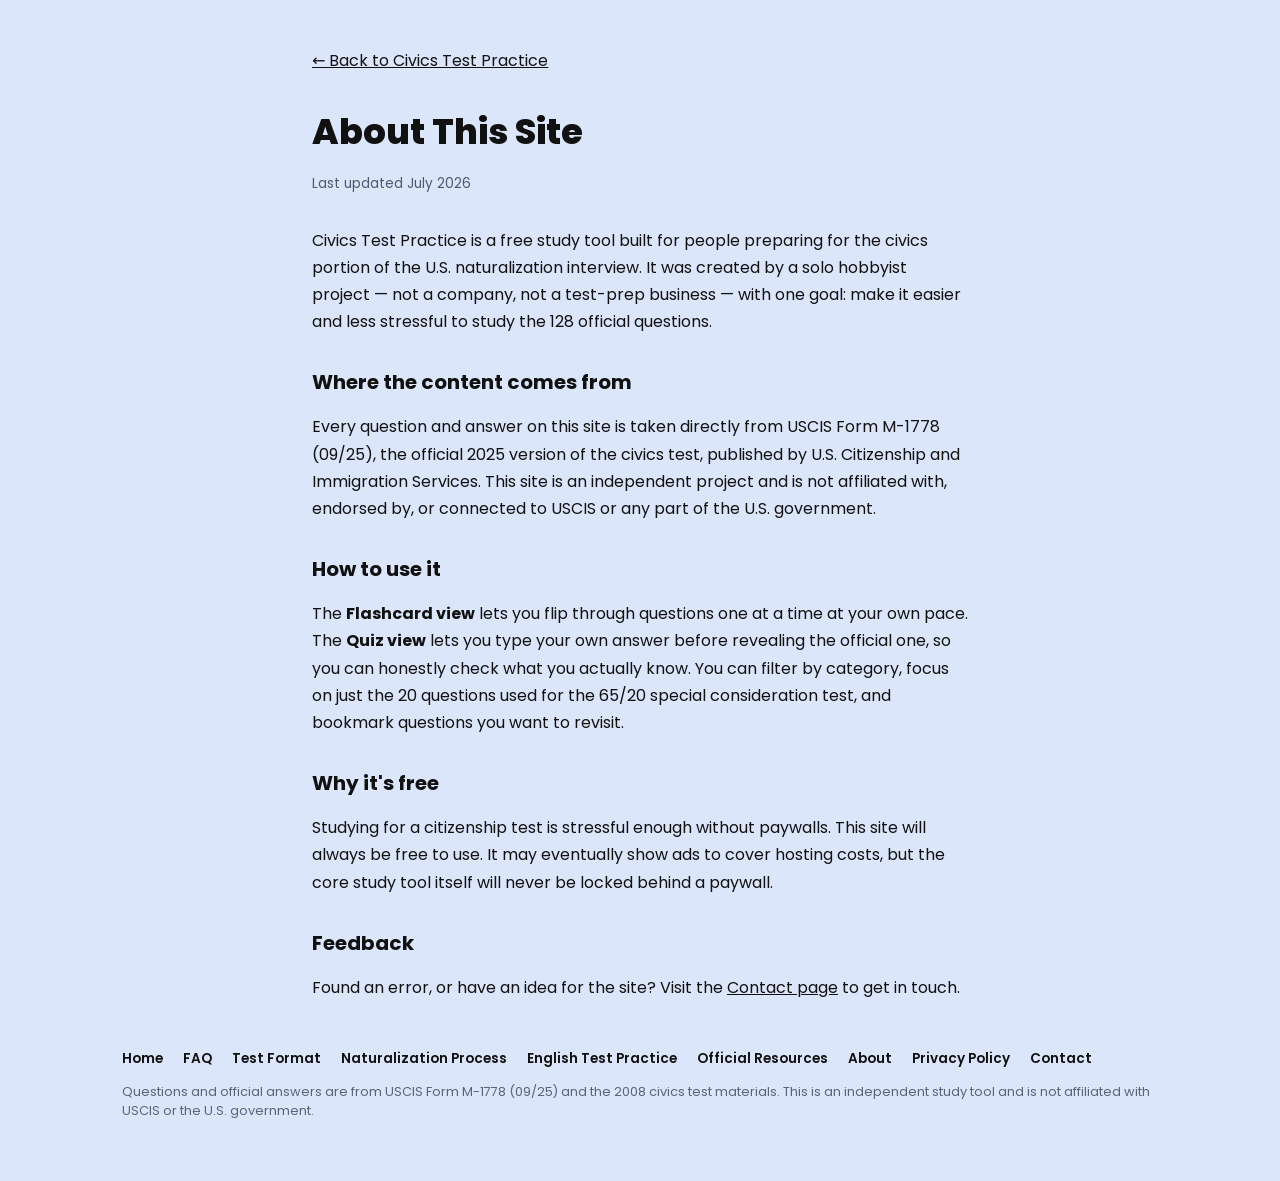
==== about.html @ 22a33d9e "Onboard-on-click flow, read-aloud, and 5 new info pages" ====
<!DOCTYPE html>
<html lang="en">
<head>
  <meta charset="UTF-8" />
  <meta name="viewport" content="width=device-width, initial-scale=1.0" />
  <title>About &mdash; Civics Test Practice</title>

  <link rel="preconnect" href="https://fonts.googleapis.com">
  <link href="https://fonts.googleapis.com/css2?family=Poppins:wght@400;500;600;700;800&display=swap" rel="stylesheet">
  <link rel="stylesheet" href="style.css" />

  <!-- Google Analytics (GA4) -->
  <script async src="https://www.googletagmanager.com/gtag/js?id=G-DH69FR63HZ"></script>
  <script>
    window.dataLayer = window.dataLayer || [];
    function gtag(){dataLayer.push(arguments);}
    gtag('js', new Date());
    gtag('config', 'G-DH69FR63HZ');
  </script>
</head>
<body>

  <div class="content-page">
    <a class="back-home" href="index.html">&larr; Back to Civics Test Practice</a>

    <h1>About This Site</h1>
    <p class="updated-note">Last updated July 2026</p>

    <p>
      Civics Test Practice is a free study tool built for people preparing for
      the civics portion of the U.S. naturalization interview. It was created
      by a solo hobbyist project &mdash; not a company, not a test-prep
      business &mdash; with one goal: make it easier and less stressful to
      study the 128 official questions.
    </p>

    <h2>Where the content comes from</h2>
    <p>
      Every question and answer on this site is taken directly from USCIS
      Form M-1778 (09/25), the official 2025 version of the civics test,
      published by U.S. Citizenship and Immigration Services. This site is
      an independent project and is not affiliated with, endorsed by, or
      connected to USCIS or any part of the U.S. government.
    </p>

    <h2>How to use it</h2>
    <p>
      The <strong>Flashcard view</strong> lets you flip through questions
      one at a time at your own pace. The <strong>Quiz view</strong> lets
      you type your own answer before revealing the official one, so you
      can honestly check what you actually know. You can filter by
      category, focus on just the 20 questions used for the 65/20 special
      consideration test, and bookmark questions you want to revisit.
    </p>

    <h2>Why it's free</h2>
    <p>
      Studying for a citizenship test is stressful enough without paywalls.
      This site will always be free to use. It may eventually show ads to
      cover hosting costs, but the core study tool itself will never be
      locked behind a paywall.
    </p>

    <h2>Feedback</h2>
    <p>
      Found an error, or have an idea for the site? Visit the
      <a href="contact.html">Contact page</a> to get in touch.
    </p>
  </div>

  <footer class="site-footer">
    <nav class="footer-links">
      <a href="index.html">Home</a>
      <a href="faq.html">FAQ</a>
      <a href="test-format.html">Test Format</a>
      <a href="process.html">Naturalization Process</a>
      <a href="english-practice.html">English Test Practice</a>
      <a href="resources.html">Official Resources</a>
      <a href="about.html">About</a>
      <a href="privacy.html">Privacy Policy</a>
      <a href="contact.html">Contact</a>
    </nav>
    <p>Questions and official answers are from USCIS Form M-1778 (09/25) and the 2008 civics test materials. This is an independent study tool and is not affiliated with USCIS or the U.S. government.</p>
  </footer>

</body>
</html>
---- style.css ----
/* =========================================================================
   DESIGN TOKENS
   ========================================================================= */
:root {
  --bg: #DCE6FB;
  --card-bg: #FFFFFF;
  --ink: #111111;
  --ink-soft: #4B5A73;
  --gray-fill: #E9E9E9;
  --good: #3A6B3A;
  --bad: #A3312A;
  --border-w: 2.5px;
  --radius-lg: 22px;
  --radius-pill: 999px;
  --font: "Poppins", system-ui, sans-serif;
}

* { box-sizing: border-box; }

body {
  margin: 0;
  font-family: var(--font);
  color: var(--ink);
  background: var(--bg);
  min-height: 100vh;
}

/* Belt-and-suspenders: [hidden] should ALWAYS win, no matter what other
   CSS exists elsewhere. This is what actually fixes "old view bleeding
   through" bugs — !important guarantees nothing else can override it. */
[hidden] { display: none !important; }

button, textarea { font-family: var(--font); }

/* =========================================================================
   LANDING VIEW
   ========================================================================= */
#landingView {
  min-height: 100vh;
  display: flex;
  align-items: center;
}

.landing-inner {
  max-width: 1100px;
  margin: 0 auto;
  padding: 2rem;
  display: flex;
  align-items: center;
  gap: 2.5rem;
  flex-wrap: wrap;
  width: 100%;
}

.landing-copy { flex: 1 1 380px; }

.landing-copy h1 {
  font-size: 3.4rem;
  font-weight: 800;
  line-height: 1.08;
  margin: 0 0 1.25rem;
  letter-spacing: -0.01em;
}

.landing-tagline { font-size: 1.15rem; color: var(--ink); margin: 0 0 2rem; }
.landing-buttons { display: flex; gap: 0.9rem; flex-wrap: wrap; }
.landing-btn { min-width: 200px; text-align: center; }
.landing-art { flex: 1 1 420px; max-width: 640px; height: auto; }

/* =========================================================================
   BUTTONS
   ========================================================================= */
.btn {
  font-weight: 600;
  font-size: 1rem;
  padding: 0.85rem 1.6rem;
  border-radius: var(--radius-pill);
  border: var(--border-w) solid var(--ink);
  cursor: pointer;
  background: var(--card-bg);
  color: var(--ink);
  transition: transform 0.12s ease;
}
.btn:hover { transform: translateY(-2px); }
.btn:active { transform: translateY(0); }
.btn:disabled { opacity: 0.45; cursor: not-allowed; transform: none; }
.btn:focus-visible { outline: 3px solid var(--ink); outline-offset: 2px; }

.btn-outline { background: var(--card-bg); }
.btn-gray { background: var(--gray-fill); }
.btn-dark { background: var(--ink); color: var(--card-bg); }

.version-badge {
  font-weight: 600;
  font-size: 0.85rem;
  border: var(--border-w) solid var(--ink);
  border-radius: var(--radius-pill);
  padding: 0.5rem 1rem;
  background: var(--card-bg);
  white-space: nowrap;
}

/* =========================================================================
   ONBOARDING
   ========================================================================= */
.onboard-view {
  min-height: 100vh;
  display: flex;
  align-items: center;
  justify-content: center;
  padding: 2rem;
}

.onboard-card {
  max-width: 560px;
  width: 100%;
  background: var(--card-bg);
  border: var(--border-w) solid var(--ink);
  border-radius: var(--radius-lg);
  padding: 2.5rem 2.5rem 2rem;
}

.onboard-eyebrow {
  display: block;
  font-weight: 700;
  font-size: 0.8rem;
  letter-spacing: 0.08em;
  text-transform: uppercase;
  color: var(--ink-soft);
  margin-bottom: 0.6rem;
}

.onboard-card h1 {
  font-size: 1.6rem;
  font-weight: 800;
  line-height: 1.25;
  margin: 0 0 1.75rem;
}

.onboard-field {
  display: block;
  margin-bottom: 1.25rem;
}
.onboard-field span {
  display: block;
  font-weight: 600;
  font-size: 0.95rem;
  margin-bottom: 0.5rem;
}
.onboard-field input {
  width: 100%;
  font-family: var(--font);
  font-size: 1rem;
  padding: 0.75rem 1rem;
  border: var(--border-w) solid var(--ink);
  border-radius: 10px;
  color: var(--ink);
}
.onboard-field input:focus-visible { outline: 3px solid var(--ink); outline-offset: 2px; }

.onboard-why {
  background: #F3EEDF;
  border-left: 3px solid var(--gold, #A9822E);
  border-radius: 8px;
  padding: 0.9rem 1rem;
  font-size: 0.9rem;
  line-height: 1.55;
  color: var(--ink-soft);
  margin-bottom: 1.5rem;
}
.onboard-why strong { color: var(--ink); }

.onboard-error {
  color: var(--bad);
  font-weight: 600;
  font-size: 0.9rem;
  margin: -0.75rem 0 1rem;
}

/* =========================================================================
   APP SHELL / TOPBAR
   ========================================================================= */
#appShell { max-width: 1100px; margin: 0 auto; padding: 1.75rem 2rem 3rem; }

.app-topbar {
  display: flex;
  justify-content: space-between;
  align-items: center;
  flex-wrap: wrap;
  gap: 1rem;
  margin-bottom: 2rem;
}

.icon-btn {
  border: var(--border-w) solid var(--ink);
  background: var(--card-bg);
  border-radius: var(--radius-pill);
  padding: 0.55rem 1.1rem;
  font-weight: 600;
  cursor: pointer;
  text-decoration: none;
  color: var(--ink);
  display: inline-block;
}
.icon-btn:hover { transform: translateY(-1px); }

.topbar-controls { display: flex; align-items: center; gap: 0.9rem; flex-wrap: wrap; }

.topbar-controls select {
  font-family: var(--font);
  font-weight: 500;
  padding: 0.5rem 0.8rem;
  border-radius: var(--radius-pill);
  border: var(--border-w) solid var(--ink);
  background: var(--card-bg);
  color: var(--ink);
  width: 320px;
  max-width: 100%;
}

.pill-checkbox {
  display: flex;
  align-items: center;
  gap: 0.5rem;
  font-size: 0.9rem;
  font-weight: 500;
  border: var(--border-w) solid var(--ink);
  border-radius: var(--radius-pill);
  padding: 0.5rem 1rem;
  background: var(--card-bg);
  cursor: pointer;
}
.pill-checkbox input { width: 1rem; height: 1rem; }

/* =========================================================================
   SHARED CARD PIECES
   ========================================================================= */
.tag {
  position: absolute;
  top: -18px;
  left: 24px;
  background: var(--card-bg);
  border: var(--border-w) solid var(--ink);
  border-radius: var(--radius-pill);
  padding: 0.35rem 0.9rem;
  font-size: 0.8rem;
  font-weight: 700;
  letter-spacing: 0.04em;
}

.bookmark-btn {
  position: absolute;
  bottom: 18px;
  right: 22px;
  background: none;
  border: none;
  font-size: 2.2rem;
  line-height: 1;
  color: var(--ink);
  cursor: pointer;
  opacity: 0.4;
  transition: opacity 0.12s ease, transform 0.12s ease, color 0.12s ease;
}
.bookmark-btn:hover { transform: scale(1.12); }
.bookmark-btn.is-bookmarked { opacity: 1; color: #FFC400; }
.bookmark-btn:focus-visible { outline: 3px solid var(--ink); outline-offset: 2px; }

.speak-btn {
  position: absolute;
  top: 18px;
  right: 22px;
  background: none;
  border: none;
  font-size: 1.5rem;
  line-height: 1;
  cursor: pointer;
  opacity: 0.55;
  transition: opacity 0.12s ease, transform 0.12s ease;
}
.speak-btn:hover { opacity: 1; transform: scale(1.1); }
.speak-btn.is-speaking { opacity: 1; color: var(--bad); }
.speak-btn:focus-visible { outline: 3px solid var(--ink); outline-offset: 2px; }
.speak-btn-inline { position: static; font-size: 1.1rem; }
.answer-reveal-header { display: flex; align-items: center; justify-content: space-between; }

.big-text {
  font-size: 1.6rem;
  font-weight: 700;
  line-height: 1.35;
  margin: 0.5rem 0 0;
}

.eyebrow { font-weight: 700; font-size: 0.95rem; display: block; margin-bottom: 0.6rem; }

.a-badge {
  display: inline-flex;
  align-items: center;
  justify-content: center;
  width: 34px;
  height: 34px;
  border-radius: 50%;
  border: var(--border-w) solid var(--ink);
  font-weight: 700;
  background: var(--card-bg);
  margin-bottom: 0.75rem;
}

.deck-controls { display: flex; justify-content: center; gap: 0.7rem; flex-wrap: wrap; margin-top: 1.5rem; }
.nav-btn { min-width: 150px; text-align: center; }

/* =========================================================================
   FLASHCARD MODE — a single static card, content swaps on click.
   ========================================================================= */
.static-card {
  position: relative;
  border: var(--border-w) solid var(--ink);
  border-radius: var(--radius-lg);
  background: var(--card-bg);
  min-height: 340px;
  padding: 2.5rem 2.25rem 3.25rem;
  cursor: pointer;
  display: flex;
  align-items: center;
}

.card-face { width: 100%; }

.answer-list {
  list-style: none;
  padding: 0;
  margin: 0;
  font-size: 1.3rem;
  font-weight: 600;
}
.answer-list li { margin-bottom: 0.4rem; }
.answer-varies { color: var(--bad) !important; }

/* =========================================================================
   QUIZ MODE
   ========================================================================= */
.quiz-columns {
  display: grid;
  grid-template-columns: 1fr 1fr;
  gap: 1.75rem;
  align-items: start;
}

.q-card {
  position: relative;
  border: var(--border-w) solid var(--ink);
  border-radius: var(--radius-lg);
  background: var(--card-bg);
  padding: 2.5rem 2rem 2.5rem;
  height: 320px;
  display: flex;
  align-items: center;
}

.a-card {
  border: var(--border-w) solid var(--ink);
  border-radius: var(--radius-lg);
  background: var(--card-bg);
  padding: 1.75rem 2rem 2rem;
  display: flex;
  flex-direction: column;
}

.answer-input {
  width: 100%;
  min-height: 110px;
  resize: vertical;
  border: var(--border-w) solid var(--ink);
  border-radius: 14px;
  padding: 1rem;
  font-size: 1rem;
  font-family: var(--font);
  color: var(--ink);
  margin-bottom: 1rem;
}
.answer-input:focus-visible { outline: 3px solid var(--ink); outline-offset: 2px; }

#showAnswerBtn { margin-bottom: 1rem; }

.answer-reveal {
  border: var(--border-w) solid var(--ink);
  border-radius: 14px;
  padding: 1rem 1.1rem;
  margin: 0;
  background: #F3EEDF;
}
.answer-reveal ul { list-style: none; padding: 0; margin: 0; font-weight: 600; }
.answer-reveal li { margin-bottom: 0.3rem; }

/* =========================================================================
   COMPLETION VIEW
   ========================================================================= */
.completion-inner {
  display: flex;
  align-items: center;
  gap: 2.5rem;
  flex-wrap: wrap;
  padding: 3rem 0;
}
.completion-copy { flex: 1 1 380px; }
.trophy { font-size: 2.5rem; margin-bottom: 0.5rem; }
.completion-copy h2 { font-size: 2.1rem; font-weight: 800; line-height: 1.2; margin: 0 0 1.5rem; }
.completion-buttons { display: flex; gap: 0.8rem; flex-wrap: wrap; margin-bottom: 0.75rem; }
.completion-note { font-size: 0.9rem; color: var(--ink-soft); min-height: 1.2em; }
.completion-art { flex: 1 1 220px; max-width: 260px; height: auto; }

/* =========================================================================
   FOOTER
   ========================================================================= */
.site-footer {
  max-width: 1100px;
  margin: 0 auto;
  padding: 0 2rem 3rem;
  color: #5A6478;
  font-size: 0.8rem;
  line-height: 1.5;
}

.footer-links {
  display: flex;
  gap: 1.25rem;
  flex-wrap: wrap;
  margin-bottom: 0.75rem;
}
.footer-links a {
  color: var(--ink);
  font-weight: 600;
  text-decoration: none;
  font-size: 0.85rem;
}
.footer-links a:hover { text-decoration: underline; }

/* =========================================================================
   SIMPLE CONTENT PAGES (About / Privacy / Contact)
   ========================================================================= */
.content-page {
  max-width: 720px;
  margin: 0 auto;
  padding: 3rem 2rem 2rem;
}
.content-page h1 {
  font-size: 2.2rem;
  font-weight: 800;
  margin: 0 0 0.5rem;
}
.content-page .updated-note {
  color: var(--ink-soft);
  font-size: 0.85rem;
  margin-bottom: 2rem;
}
.content-page h2 {
  font-size: 1.25rem;
  font-weight: 700;
  margin: 2rem 0 0.75rem;
}
.content-page p, .content-page li {
  font-size: 1rem;
  line-height: 1.7;
  color: var(--ink);
}
.content-page ul { padding-left: 1.25rem; }
.content-page a { color: var(--ink); }
.content-page .back-home {
  display: inline-block;
  margin-bottom: 2rem;
}
.content-page h3 {
  font-size: 1.05rem;
  font-weight: 700;
  margin: 1.5rem 0 0.5rem;
}
.content-page h4 {
  font-size: 1rem;
  font-weight: 700;
  margin: 0 0 0.75rem;
}
.content-page .source-note {
  margin-top: 2.5rem;
  padding-top: 1rem;
  border-top: 1px solid var(--paper-line, #DBD2B8);
  font-size: 0.85rem;
  color: var(--ink-soft);
}

.faq-item { margin-bottom: 1.75rem; }
.faq-item h2 { margin-top: 0; font-size: 1.1rem; }

.format-card {
  border: var(--border-w) solid var(--ink);
  border-radius: var(--radius-lg);
  padding: 1.25rem 1.5rem;
  margin: 1rem 0 1.5rem;
  background: var(--card-bg);
}
.format-card h4 { font-size: 1.1rem; }

.callout {
  background: #F3EEDF;
  border-left: 3px solid #A9822E;
  border-radius: 8px;
  padding: 1rem 1.15rem;
  margin: 1.25rem 0;
  font-size: 0.95rem;
  line-height: 1.6;
}

.resource-list { list-style: none; padding: 0; }
.resource-list li {
  padding: 0.85rem 0;
  border-bottom: 1px solid var(--paper-line, #DBD2B8);
}
.resource-list li:last-child { border-bottom: none; }
.resource-list a { font-weight: 700; }

.page-intro {
  font-size: 0.95rem;
  line-height: 1.6;
  color: var(--ink-soft);
  margin: 0 0 1.5rem;
}

/* =========================================================================
   RESPONSIVE
   ========================================================================= */
@media (max-width: 760px) {
  .landing-copy h1 { font-size: 2.3rem; }
  .quiz-columns { grid-template-columns: 1fr; }
  .static-card { min-height: 280px; }
  .big-text { font-size: 1.3rem; }
}
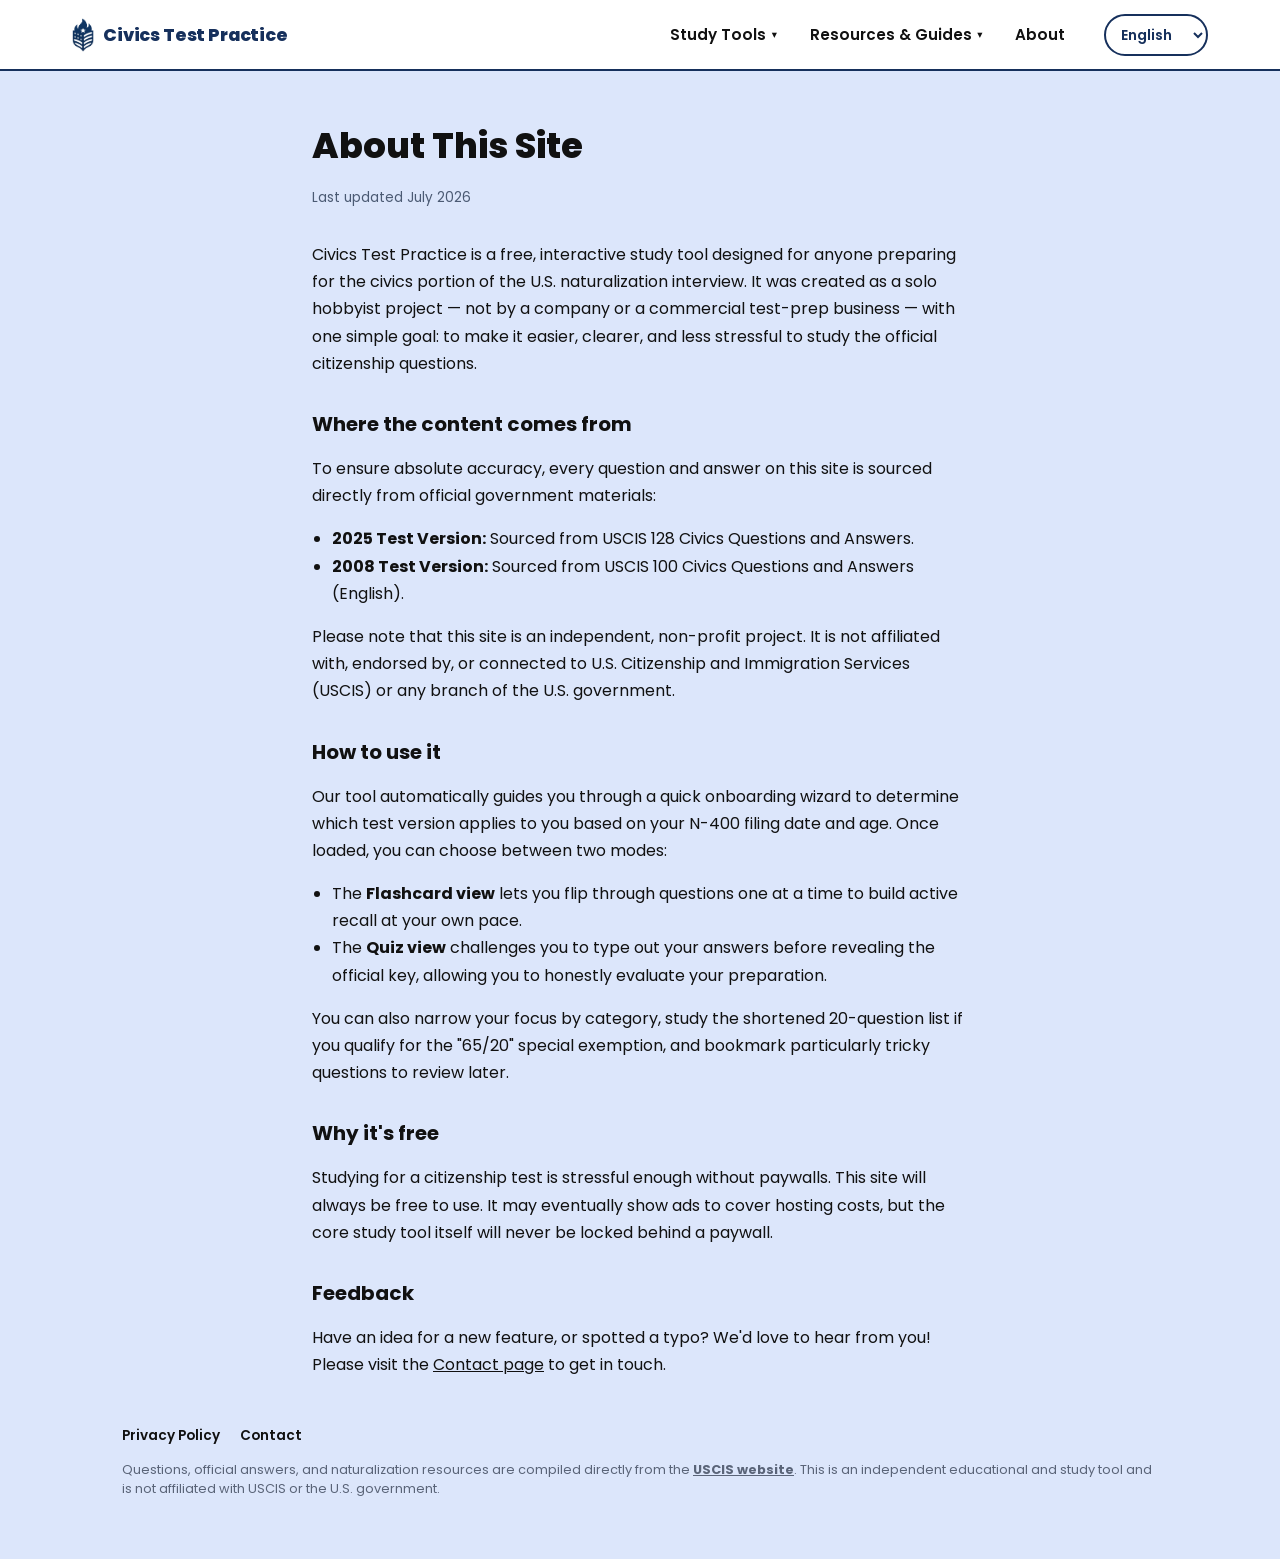
==== commit ae2cf8cc: "Fix missing header tag causing dropdown z-index bug; remove flashcard bookmark" ====
--- a/about.html
+++ b/about.html
@@ -20,38 +20,108 @@
 </head>
 <body>
 
+  <header class="site-nav">
+    <div class="site-nav-inner">
+      <a class="site-logo" href="index.html">
+        <img src="logo-icon.png" alt="" class="site-logo-icon" />
+        <span class="site-logo-text">Civics Test Practice</span>
+      </a>
+
+      <nav class="site-nav-links" id="siteNavLinks">
+        <div class="nav-dropdown">
+          <button class="nav-dropdown-trigger" type="button" aria-expanded="false">
+            <span data-i18n="nav.studyTools">Study Tools</span> <span class="nav-caret">&#9662;</span>
+          </button>
+          <div class="nav-dropdown-menu">
+            <a href="index.html#flashcards" class="nav-dropdown-item">
+              <span class="nav-item-title" data-i18n="nav.flashcards.title">Civics Flashcards</span>
+              <span class="nav-item-sub" data-i18n="nav.flashcards.sub">Master the questions with active recall</span>
+            </a>
+            <a href="index.html#quiz" class="nav-dropdown-item">
+              <span class="nav-item-title" data-i18n="nav.quiz.title">Civics Quiz Mode</span>
+              <span class="nav-item-sub" data-i18n="nav.quiz.sub">Test your knowledge with mock exams</span>
+            </a>
+            <a href="english-practice.html" class="nav-dropdown-item">
+              <span class="nav-item-title" data-i18n="nav.english.title">English Test Practice</span>
+              <span class="nav-item-sub" data-i18n="nav.english.sub">Practice official reading and writing vocabulary</span>
+            </a>
+          </div>
+        </div>
+
+        <div class="nav-dropdown">
+          <button class="nav-dropdown-trigger" type="button" aria-expanded="false">
+            <span data-i18n="nav.resources">Resources &amp; Guides</span> <span class="nav-caret">&#9662;</span>
+          </button>
+          <div class="nav-dropdown-menu">
+            <a href="process.html" class="nav-dropdown-item">
+              <span class="nav-item-title" data-i18n="nav.process.title">Naturalization Process</span>
+              <span class="nav-item-sub" data-i18n="nav.process.sub">Step-by-step guide from N-400 to Oath</span>
+            </a>
+            <a href="test-format.html" class="nav-dropdown-item">
+              <span class="nav-item-title" data-i18n="nav.testFormat.title">Test Format &amp; Rules</span>
+              <span class="nav-item-sub" data-i18n="nav.testFormat.sub">Understand passing scores, test formats, and exemptions</span>
+            </a>
+            <a href="resources.html" class="nav-dropdown-item">
+              <span class="nav-item-title" data-i18n="nav.officialResources.title">Official USCIS Resources</span>
+              <span class="nav-item-sub" data-i18n="nav.officialResources.sub">Access official study booklets and materials</span>
+            </a>
+            <a href="faq.html" class="nav-dropdown-item">
+              <span class="nav-item-title" data-i18n="nav.faq.title">FAQ</span>
+              <span class="nav-item-sub" data-i18n="nav.faq.sub">Quick answers to common citizenship test questions</span>
+            </a>
+          </div>
+        </div>
+
+        <a class="nav-simple-link" href="about.html" data-i18n="nav.about">About</a>
+      </nav>
+
+      <div class="site-nav-right">
+        <select id="languageSelect" class="lang-select" aria-label="Choose language">
+          <option value="en">English</option>
+          <option value="es">Español</option>
+        </select>
+      </div>
+
+      <button class="nav-hamburger" id="navHamburger" type="button" aria-label="Open menu" aria-expanded="false">
+        <span></span><span></span><span></span>
+      </button>
+    </div>
+  </header>
+
   <div class="content-page">
-    <a class="back-home" href="index.html">&larr; Back to Civics Test Practice</a>
 
     <h1>About This Site</h1>
     <p class="updated-note">Last updated July 2026</p>
-
     <p>
-      Civics Test Practice is a free study tool built for people preparing for
-      the civics portion of the U.S. naturalization interview. It was created
-      by a solo hobbyist project &mdash; not a company, not a test-prep
-      business &mdash; with one goal: make it easier and less stressful to
-      study the 128 official questions.
+      Civics Test Practice is a free, interactive study tool designed for anyone preparing for 
+      the civics portion of the U.S. naturalization interview. It was created as a solo hobbyist 
+      project &mdash; not by a company or a commercial test-prep business &mdash; with one simple goal: to make it 
+      easier, clearer, and less stressful to study the official citizenship questions.
     </p>
 
     <h2>Where the content comes from</h2>
     <p>
-      Every question and answer on this site is taken directly from USCIS
-      Form M-1778 (09/25), the official 2025 version of the civics test,
-      published by U.S. Citizenship and Immigration Services. This site is
-      an independent project and is not affiliated with, endorsed by, or
-      connected to USCIS or any part of the U.S. government.
+      To ensure absolute accuracy, every question and answer on this site is sourced directly from official government materials:
+    </p>
+    <ul>
+      <li><strong>2025 Test Version:</strong> Sourced from USCIS 128 Civics Questions and Answers.</li>
+      <li><strong>2008 Test Version:</strong> Sourced from USCIS 100 Civics Questions and Answers (English).</li>
+    </ul>
+    <p>
+      Please note that this site is an independent, non-profit project. It is not affiliated with, endorsed by, or connected to U.S. Citizenship and Immigration Services (USCIS) or any branch of the U.S. government.
     </p>
 
     <h2>How to use it</h2>
     <p>
-      The <strong>Flashcard view</strong> lets you flip through questions
-      one at a time at your own pace. The <strong>Quiz view</strong> lets
-      you type your own answer before revealing the official one, so you
-      can honestly check what you actually know. You can filter by
-      category, focus on just the 20 questions used for the 65/20 special
-      consideration test, and bookmark questions you want to revisit.
+      Our tool automatically guides you through a quick onboarding wizard to determine which test version applies to you based on your N-400 filing date and age. Once loaded, you can choose between two modes:
     </p>
+    <ul>
+      <li>The <strong>Flashcard view</strong> lets you flip through questions one at a time to build active recall at your own pace.</li>
+      <li>The <strong>Quiz view</strong> challenges you to type out your answers before revealing the official key, allowing you to honestly evaluate your preparation.</li>
+    </ul>
+    <p>
+      You can also narrow your focus by category, study the shortened 20-question list if you qualify for the "65/20" special exemption, and bookmark particularly tricky questions to review later.
+    </p>  
 
     <h2>Why it's free</h2>
     <p>
@@ -63,25 +133,20 @@
 
     <h2>Feedback</h2>
     <p>
-      Found an error, or have an idea for the site? Visit the
+      Have an idea for a new feature, or spotted a typo? We'd love to hear from you! Please visit the 
       <a href="contact.html">Contact page</a> to get in touch.
     </p>
   </div>
 
   <footer class="site-footer">
     <nav class="footer-links">
-      <a href="index.html">Home</a>
-      <a href="faq.html">FAQ</a>
-      <a href="test-format.html">Test Format</a>
-      <a href="process.html">Naturalization Process</a>
-      <a href="english-practice.html">English Test Practice</a>
-      <a href="resources.html">Official Resources</a>
-      <a href="about.html">About</a>
-      <a href="privacy.html">Privacy Policy</a>
-      <a href="contact.html">Contact</a>
+      <a href="privacy.html" data-i18n="footer.privacy">Privacy Policy</a>
+      <a href="contact.html" data-i18n="footer.contact">Contact</a>
     </nav>
-    <p>Questions and official answers are from USCIS Form M-1778 (09/25) and the 2008 civics test materials. This is an independent study tool and is not affiliated with USCIS or the U.S. government.</p>
+    <p>Questions, official answers, and naturalization resources are compiled directly from the <a href="https://www.uscis.gov/citizenship" target="_blank" rel="noopener">USCIS website</a>. This is an independent educational and study tool and is not affiliated with USCIS or the U.S. government.</p>
   </footer>
 
+  <script src="i18n.js"></script>
+  <script src="nav.js"></script>
 </body>
 </html>
--- a/style.css
+++ b/style.css
@@ -9,6 +9,7 @@
   --gray-fill: #E9E9E9;
   --good: #3A6B3A;
   --bad: #A3312A;
+  --navy: #16305C;
   --border-w: 2.5px;
   --radius-lg: 22px;
   --radius-pill: 999px;
@@ -130,6 +131,21 @@
   margin-bottom: 0.6rem;
 }
 
+.onboard-progress {
+  width: 100%;
+  height: 8px;
+  background: var(--bg);
+  border-radius: var(--radius-pill);
+  overflow: hidden;
+  margin-bottom: 1.5rem;
+}
+.onboard-progress-fill {
+  height: 100%;
+  background: var(--navy, var(--ink));
+  border-radius: var(--radius-pill);
+  transition: width 0.4s ease;
+}
+
 .onboard-card h1 {
   font-size: 1.6rem;
   font-weight: 800;
@@ -159,16 +175,17 @@
 .onboard-field input:focus-visible { outline: 3px solid var(--ink); outline-offset: 2px; }
 
 .onboard-why {
-  background: #F3EEDF;
-  border-left: 3px solid var(--gold, #A9822E);
-  border-radius: 8px;
-  padding: 0.9rem 1rem;
+  background: #EAF1FE;
+  border: 1.5px solid #C7D9F7;
+  border-left: 4px solid var(--navy, #A9822E);
+  border-radius: 10px;
+  padding: 1rem 1.15rem;
   font-size: 0.9rem;
   line-height: 1.55;
   color: var(--ink-soft);
   margin-bottom: 1.5rem;
 }
-.onboard-why strong { color: var(--ink); }
+.onboard-why strong { color: var(--navy); }
 
 .onboard-error {
   color: var(--bad);
@@ -180,7 +197,7 @@
 /* =========================================================================
    APP SHELL / TOPBAR
    ========================================================================= */
-#appShell { max-width: 1100px; margin: 0 auto; padding: 1.75rem 2rem 3rem; }
+#appShell { max-width: 1100px; margin: 0 auto; padding: 3rem 2rem 3rem; }
 
 .app-topbar {
   display: flex;
@@ -190,6 +207,7 @@
   gap: 1rem;
   margin-bottom: 2rem;
 }
+.app-topbar-no-home { justify-content: flex-end; }
 
 .icon-btn {
   border: var(--border-w) solid var(--ink);
@@ -235,23 +253,11 @@
 /* =========================================================================
    SHARED CARD PIECES
    ========================================================================= */
-.tag {
-  position: absolute;
-  top: -18px;
-  left: 24px;
-  background: var(--card-bg);
-  border: var(--border-w) solid var(--ink);
-  border-radius: var(--radius-pill);
-  padding: 0.35rem 0.9rem;
-  font-size: 0.8rem;
-  font-weight: 700;
-  letter-spacing: 0.04em;
-}
-
 .bookmark-btn {
   position: absolute;
   bottom: 18px;
   right: 22px;
+  z-index: 2;
   background: none;
   border: none;
   font-size: 2.2rem;
@@ -269,6 +275,7 @@
   position: absolute;
   top: 18px;
   right: 22px;
+  z-index: 2;
   background: none;
   border: none;
   font-size: 1.5rem;
@@ -316,14 +323,52 @@
   border: var(--border-w) solid var(--ink);
   border-radius: var(--radius-lg);
   background: var(--card-bg);
-  min-height: 340px;
+  box-shadow: 0 14px 34px rgba(22, 48, 92, 0.16);
+  height: 340px;
   padding: 2.5rem 2.25rem 3.25rem;
   cursor: pointer;
-  display: flex;
-  align-items: center;
-}
-
-.card-face { width: 100%; }
+  overflow: visible; /* let the tag badge overflow above the border */
+  display: flex;
+  flex-direction: column;
+  justify-content: center;
+}
+
+.tag {
+  position: absolute;
+  top: -18px;
+  left: 24px;
+  z-index: 2;
+  background: var(--card-bg);
+  border: var(--border-w) solid var(--ink);
+  border-radius: var(--radius-pill);
+  padding: 0.35rem 0.9rem;
+  font-size: 0.8rem;
+  font-weight: 700;
+  letter-spacing: 0.04em;
+}
+
+/* Only the flashcard's two sliding faces need their own clipped viewport —
+   everything else in .static-card (the tag badge, speak/bookmark buttons)
+   stays outside it so they're never clipped. */
+.card-face-viewport {
+  position: absolute;
+  inset: 0;
+  overflow: hidden;
+  border-radius: inherit;
+}
+
+.card-face {
+  position: absolute;
+  inset: 0;
+  padding: 2.5rem 2.25rem 3.25rem;
+  display: flex;
+  flex-direction: column;
+  justify-content: center;
+  transition: transform 0.4s cubic-bezier(0.4, 0.1, 0.2, 1), opacity 0.3s ease;
+}
+.card-face.face-hidden-left { transform: translateX(-100%); opacity: 0; pointer-events: none; }
+.card-face.face-hidden-right { transform: translateX(100%); opacity: 0; pointer-events: none; }
+.card-face.no-anim { transition: none !important; }
 
 .answer-list {
   list-style: none;
@@ -419,6 +464,7 @@
   font-size: 0.8rem;
   line-height: 1.5;
 }
+.site-footer p a { color: #5A6478; font-weight: 700; text-decoration: underline; }
 
 .footer-links {
   display: flex;
@@ -529,6 +575,223 @@
 @media (max-width: 760px) {
   .landing-copy h1 { font-size: 2.3rem; }
   .quiz-columns { grid-template-columns: 1fr; }
-  .static-card { min-height: 280px; }
+  .static-card { height: 300px; }
   .big-text { font-size: 1.3rem; }
 }
+
+/* =========================================================================
+   SITE HEADER / NAVIGATION
+   Appears at the top of every page. Logo doubles as the home link (no
+   separate "Home" nav item) per the site's navigation spec.
+   ========================================================================= */
+.site-nav {
+  background: var(--card-bg);
+  border-bottom: 2px solid var(--navy);
+  position: sticky;
+  top: 0;
+  z-index: 100;
+}
+
+.site-nav-inner {
+  max-width: 1200px;
+  margin: 0 auto;
+  padding: 0.85rem 2rem;
+  display: flex;
+  align-items: center;
+  gap: 1.5rem;
+}
+
+.site-logo {
+  display: flex;
+  align-items: center;
+  gap: 0.6rem;
+  text-decoration: none;
+  color: var(--navy);
+  margin-right: auto;
+  transition: opacity 0.2s ease;
+}
+.site-logo:hover { opacity: 0.75; }
+.site-logo-icon { height: 34px; width: auto; display: block; }
+.site-logo-text {
+  font-weight: 800;
+  font-size: 1.1rem;
+  letter-spacing: -0.01em;
+  white-space: nowrap;
+}
+
+.site-nav-links {
+  display: flex;
+  align-items: center;
+  gap: 0.25rem;
+}
+
+.nav-simple-link {
+  color: var(--ink);
+  text-decoration: none;
+  font-weight: 600;
+  font-size: 0.95rem;
+  padding: 0.6rem 0.9rem;
+  border-radius: 8px;
+  transition: background 0.2s ease, color 0.2s ease;
+}
+.nav-simple-link:hover { background: var(--bg); color: var(--navy); }
+
+/* ---- Dropdowns ---- */
+.nav-dropdown { position: relative; }
+
+.nav-dropdown-trigger {
+  display: flex;
+  align-items: center;
+  gap: 0.35rem;
+  background: none;
+  border: none;
+  font-family: var(--font);
+  color: var(--ink);
+  font-weight: 600;
+  font-size: 0.95rem;
+  padding: 0.6rem 0.9rem;
+  border-radius: 8px;
+  cursor: pointer;
+  transition: background 0.2s ease, color 0.2s ease;
+}
+.nav-dropdown-trigger:hover { background: var(--bg); color: var(--navy); }
+
+.nav-caret {
+  font-size: 0.65rem;
+  transition: transform 0.2s ease;
+  display: inline-block;
+}
+.nav-dropdown.is-open .nav-caret { transform: rotate(180deg); }
+
+.nav-dropdown-menu {
+  position: absolute;
+  top: calc(100% + 10px);
+  left: 0;
+  min-width: 320px;
+  background: var(--card-bg);
+  border-radius: 14px;
+  box-shadow: 0 16px 40px rgba(22, 48, 92, 0.18);
+  border: 1px solid rgba(22, 48, 92, 0.08);
+  padding: 0.6rem;
+  opacity: 0;
+  visibility: hidden;
+  transform: translateY(-8px);
+  transition: opacity 0.2s ease, transform 0.2s ease, visibility 0.2s;
+}
+.nav-dropdown.is-open .nav-dropdown-menu {
+  opacity: 1;
+  visibility: visible;
+  transform: translateY(0);
+}
+
+.nav-dropdown-item {
+  display: block;
+  padding: 0.7rem 0.85rem;
+  border-radius: 10px;
+  text-decoration: none;
+  color: var(--ink);
+  transition: background 0.2s ease;
+}
+.nav-dropdown-item:hover { background: var(--bg); }
+
+.nav-item-title {
+  display: block;
+  font-weight: 700;
+  font-size: 0.95rem;
+  color: var(--navy);
+  margin-bottom: 0.15rem;
+}
+.nav-item-sub {
+  display: block;
+  font-size: 0.82rem;
+  color: var(--ink-soft);
+  line-height: 1.4;
+}
+
+.site-nav-right { display: flex; align-items: center; }
+.lang-select {
+  font-family: var(--font);
+  font-weight: 600;
+  font-size: 0.88rem;
+  padding: 0.5rem 0.7rem;
+  border-radius: var(--radius-pill);
+  border: var(--border-w) solid var(--navy);
+  background: var(--card-bg);
+  color: var(--navy);
+  cursor: pointer;
+}
+.nav-cta {
+  text-decoration: none;
+  white-space: nowrap;
+}
+
+/* ---- Mobile hamburger ---- */
+.nav-hamburger {
+  display: none;
+  flex-direction: column;
+  justify-content: center;
+  gap: 5px;
+  width: 40px;
+  height: 40px;
+  background: none;
+  border: none;
+  cursor: pointer;
+  padding: 0;
+}
+.nav-hamburger span {
+  display: block;
+  height: 2.5px;
+  width: 24px;
+  background: var(--navy);
+  border-radius: 2px;
+  transition: transform 0.25s ease, opacity 0.25s ease;
+}
+.nav-hamburger.is-open span:nth-child(1) { transform: translateY(7.5px) rotate(45deg); }
+.nav-hamburger.is-open span:nth-child(2) { opacity: 0; }
+.nav-hamburger.is-open span:nth-child(3) { transform: translateY(-7.5px) rotate(-45deg); }
+
+@media (max-width: 860px) {
+  .nav-hamburger { display: flex; }
+
+  .site-nav-links {
+    position: fixed;
+    top: 65px;
+    left: 0;
+    right: 0;
+    bottom: 0;
+    background: var(--card-bg);
+    flex-direction: column;
+    align-items: stretch;
+    gap: 0;
+    padding: 1rem;
+    overflow-y: auto;
+    transform: translateX(100%);
+    transition: transform 0.25s ease;
+  }
+  .site-nav-links.is-open { transform: translateX(0); }
+
+  .nav-simple-link, .nav-dropdown-trigger {
+    width: 100%;
+    justify-content: space-between;
+    padding: 1rem 0.5rem;
+    font-size: 1.05rem;
+    border-bottom: 1px solid var(--bg);
+    border-radius: 0;
+  }
+
+  .nav-dropdown-menu {
+    position: static;
+    box-shadow: none;
+    border: none;
+    min-width: 0;
+    width: 100%;
+    display: none;
+    padding: 0 0 0.5rem 1rem;
+    transform: none;
+    opacity: 1;
+    visibility: visible;
+  }
+  .nav-dropdown.is-open .nav-dropdown-menu { display: block; }
+
+  .site-nav-right { margin-right: 0.25rem; }
+}
